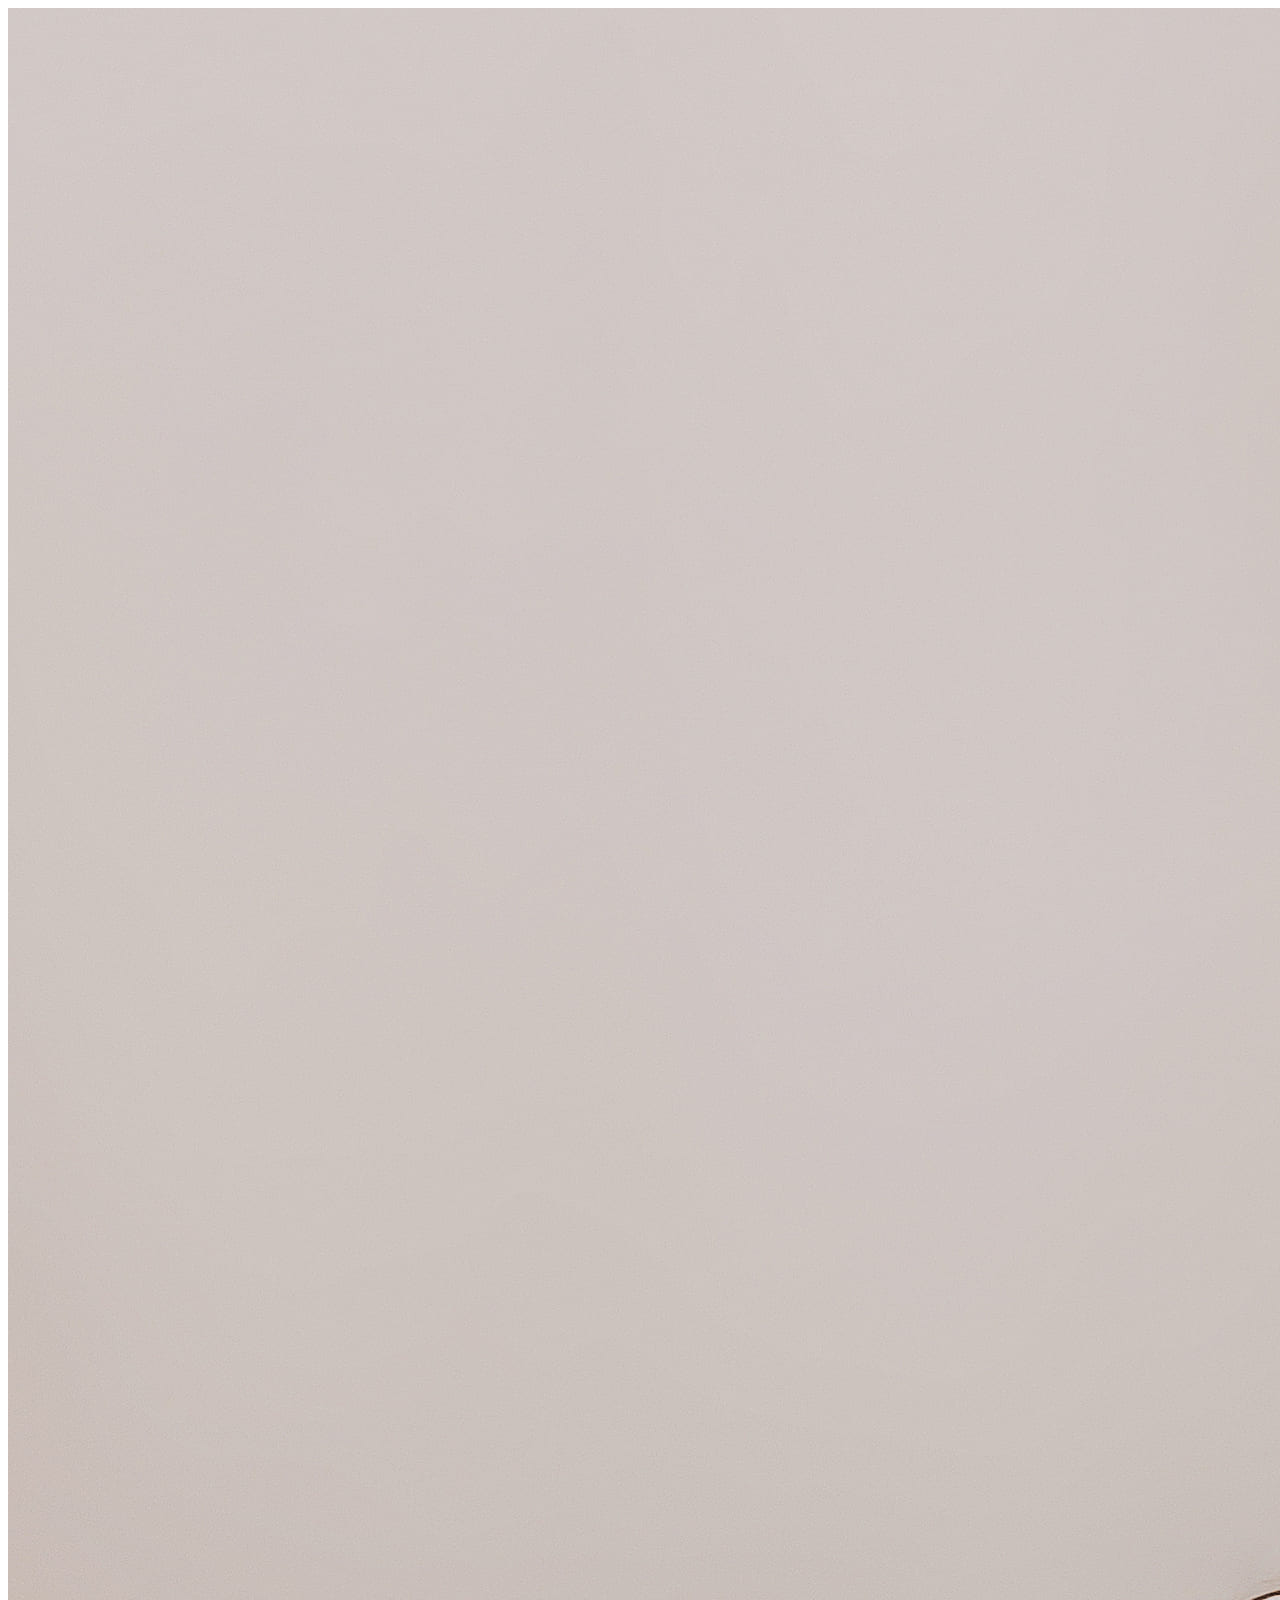
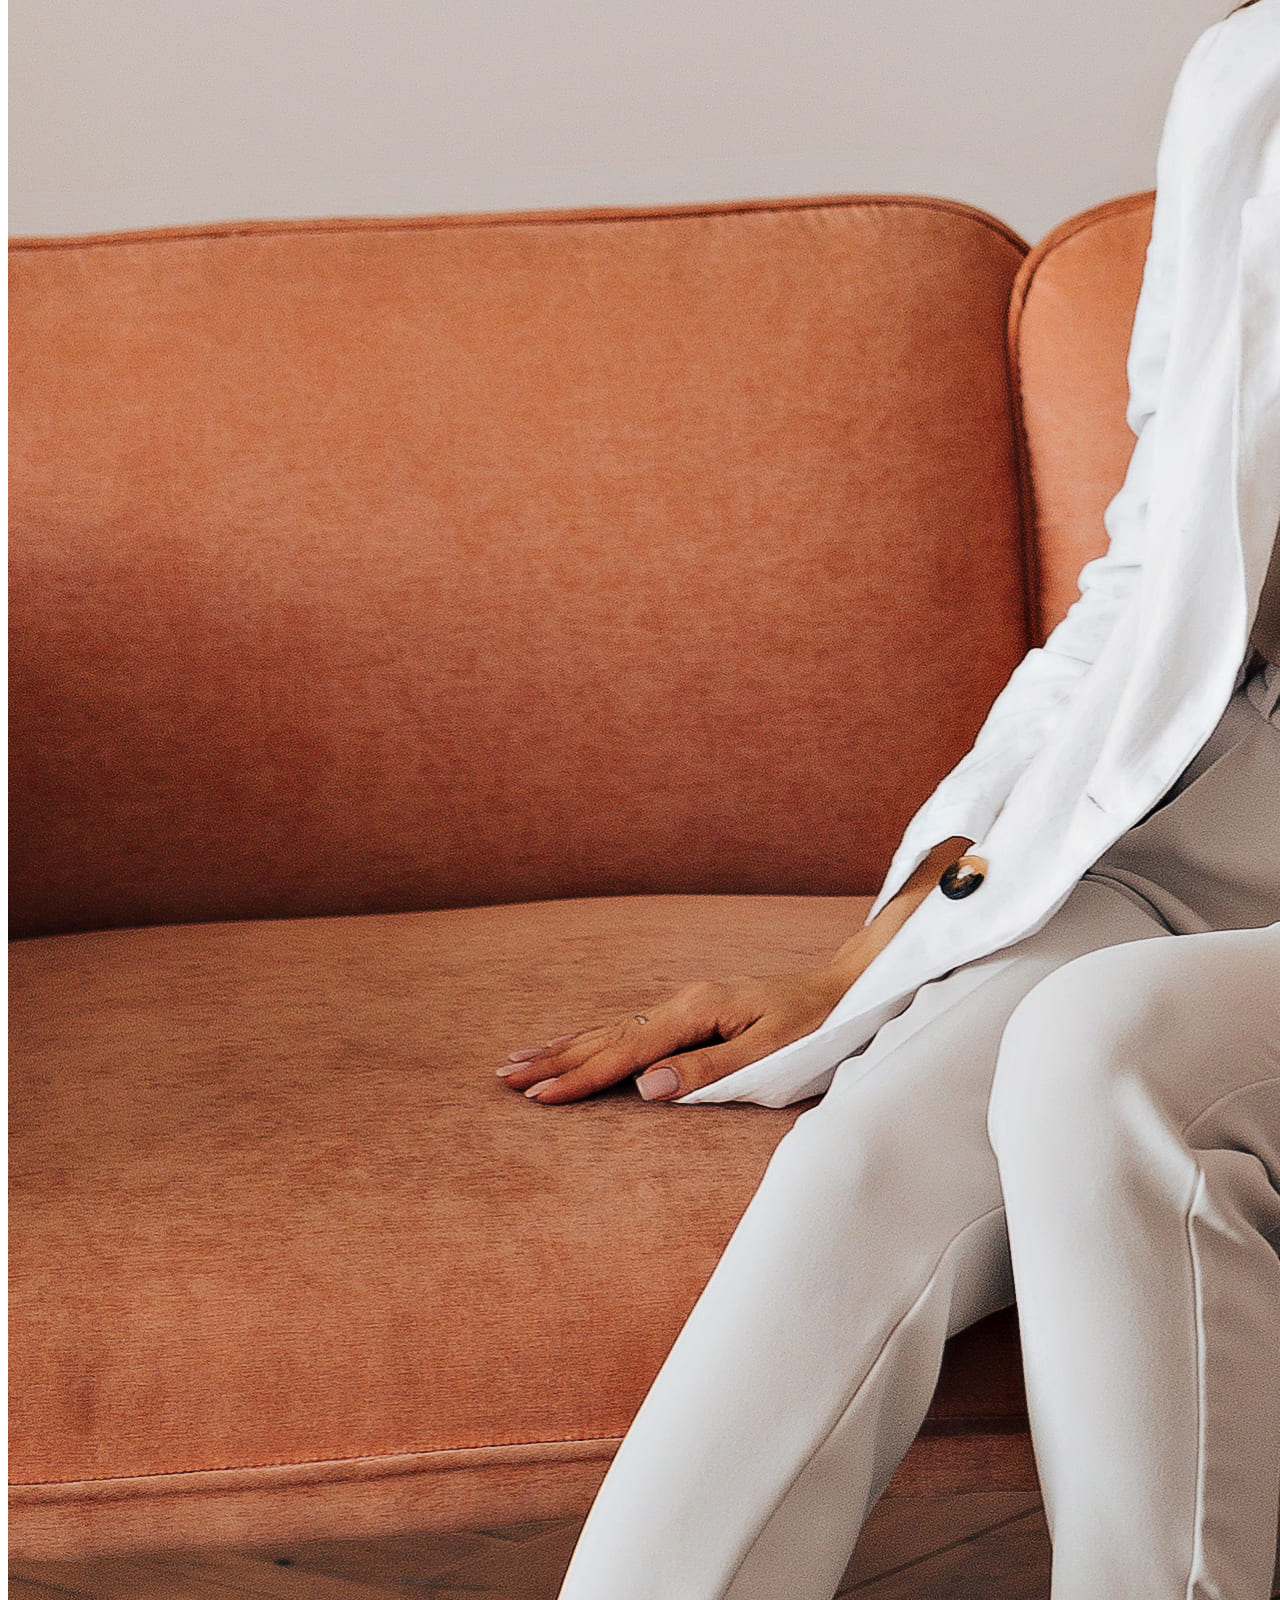
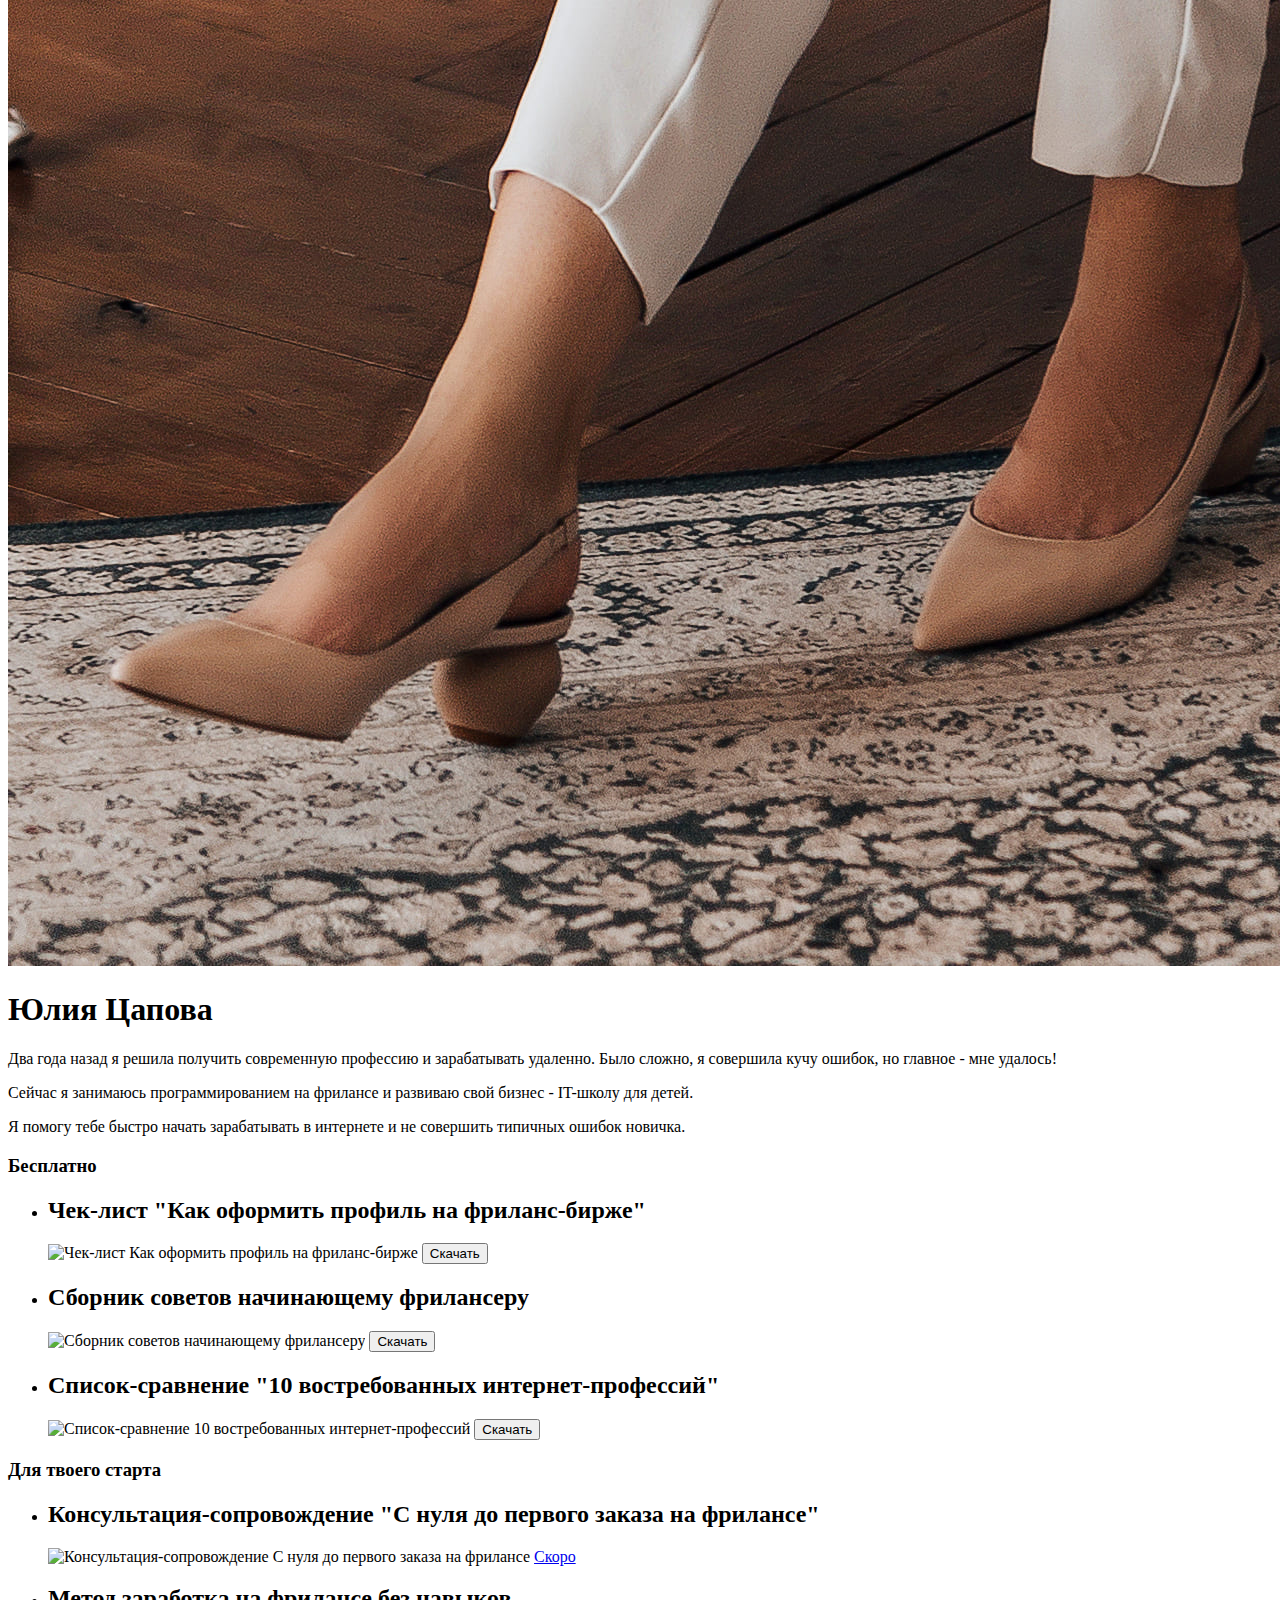
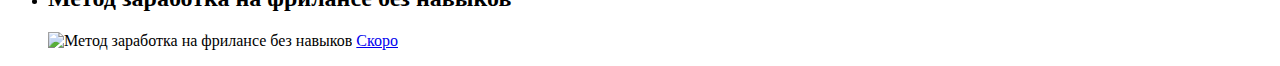
==== index.html @ 33a602ae "min1" ====
<!DOCTYPE html>
<html>
    <head>
        <title>Юлия Цапова</title>
        <meta charset="utf-8">
        <meta name="viewport" content="width=device-width, initial-scale=1.0, maximum-scale=1, minimal-ui">
        <link rel="stylesheet" href="css/style.min.css">
    </head>
    <body>
        <!-- <header>
            <nav>
                <ul>
                    <li>
                        <button class="main-nav__toggle" type="button">
                            <span class="visually-hidden">Открыть меню</span>
                        </button>
                    </li>
                    <li><a href="https://instagram.com/julie_tsapova">@julie_tsapova</a></li>
                    <li><a href="#">Бесплатно</a></li>
                    <li><a href="#">Услуги</a></li>
                    <li><a href="#">Контакты</a></li>
                </ul>
            </nav>
        </header> -->
        <body>
            <section class="about-me">
                <img src="img/jul1.jpg" alt="Юлия Цапова">
                <div class="about-me__info">
                <h1>Юлия Цапова</h1>
                <p>Два года назад я решила получить современную профессию и зарабатывать удаленно. Было сложно, я совершила кучу ошибок, но главное - мне удалось!</p>
                <p>Сейчас я занимаюсь программированием на фрилансе и развиваю свой бизнес - IT-школу для детей.
                <p>Я помогу тебе быстро начать зарабатывать в интернете и не совершить типичных ошибок новичка.</p>
            </div>
            </section>
            <section class="free">
                <h3>Бесплатно</h3>
                <ul class="free__list">
                    <li>
                        <h2>Чек-лист "Как оформить профиль на фриланс-бирже"</h2>
                        <!-- <img src="img/fr1.jpg" alt="Чек-лист Как оформить профиль на фриланс-бирже"> -->
                        <img src="https://via.placeholder.com/320x480" alt="Чек-лист Как оформить профиль на фриланс-бирже">
                        <button class="btn" type="button">Скачать</button>
                    </li>
                    <li>
                        <h2>Сборник советов начинающему фрилансеру</h2>
                        <!-- <img src="img/fr2.jpg" alt="Сборник советов начинающему фрилансеру"> -->
                        <img src="https://via.placeholder.com/320x480" alt="Сборник советов начинающему фрилансеру">
                        <button class="btn" type="button">Скачать</button>
                    </li>
                    <li>
                        <h2>Список-сравнение "10 востребованных интернет-профессий"</h2>
                        <!-- <img src="img/fr3.jpg" alt="Список-сравнение 10 востребованных интернет-профессий"> -->
                        <img src="https://via.placeholder.com/320x480" alt="Список-сравнение 10 востребованных интернет-профессий">
                        <button class="btn" type="button">Скачать</button>
                    </li>    
                </ul>
            </section>
            <section class="services">
                <h3>Для твоего старта</h3>
                <ul class="services__list">
                    <li>
                        <h2>Консультация-сопровождение "С нуля до первого заказа на фрилансе"</h2>
                        <!-- Консультация-сопровождение "Быстрый старт на фрилансе" -->
                        <img src="img/usl1.jpg" alt="Консультация-сопровождение С нуля до первого заказа на фрилансе">
                        <a class="btn" href="#">Скоро</a>
                    </li>
                    <li>
                        <h2>Метод заработка на фрилансе без навыков</h2>
                        <img src="img/usl2.jpg" alt="Метод заработка на фрилансе без навыков">
                        <a class="btn" href="#">Скоро</a>
                    </li>
                </ul>
            </section>
            <section>

            </section>
        </body>
        <footer>

        </footer>
    <script src="js/jquery.min.js"></script>    
    </body>
</html>
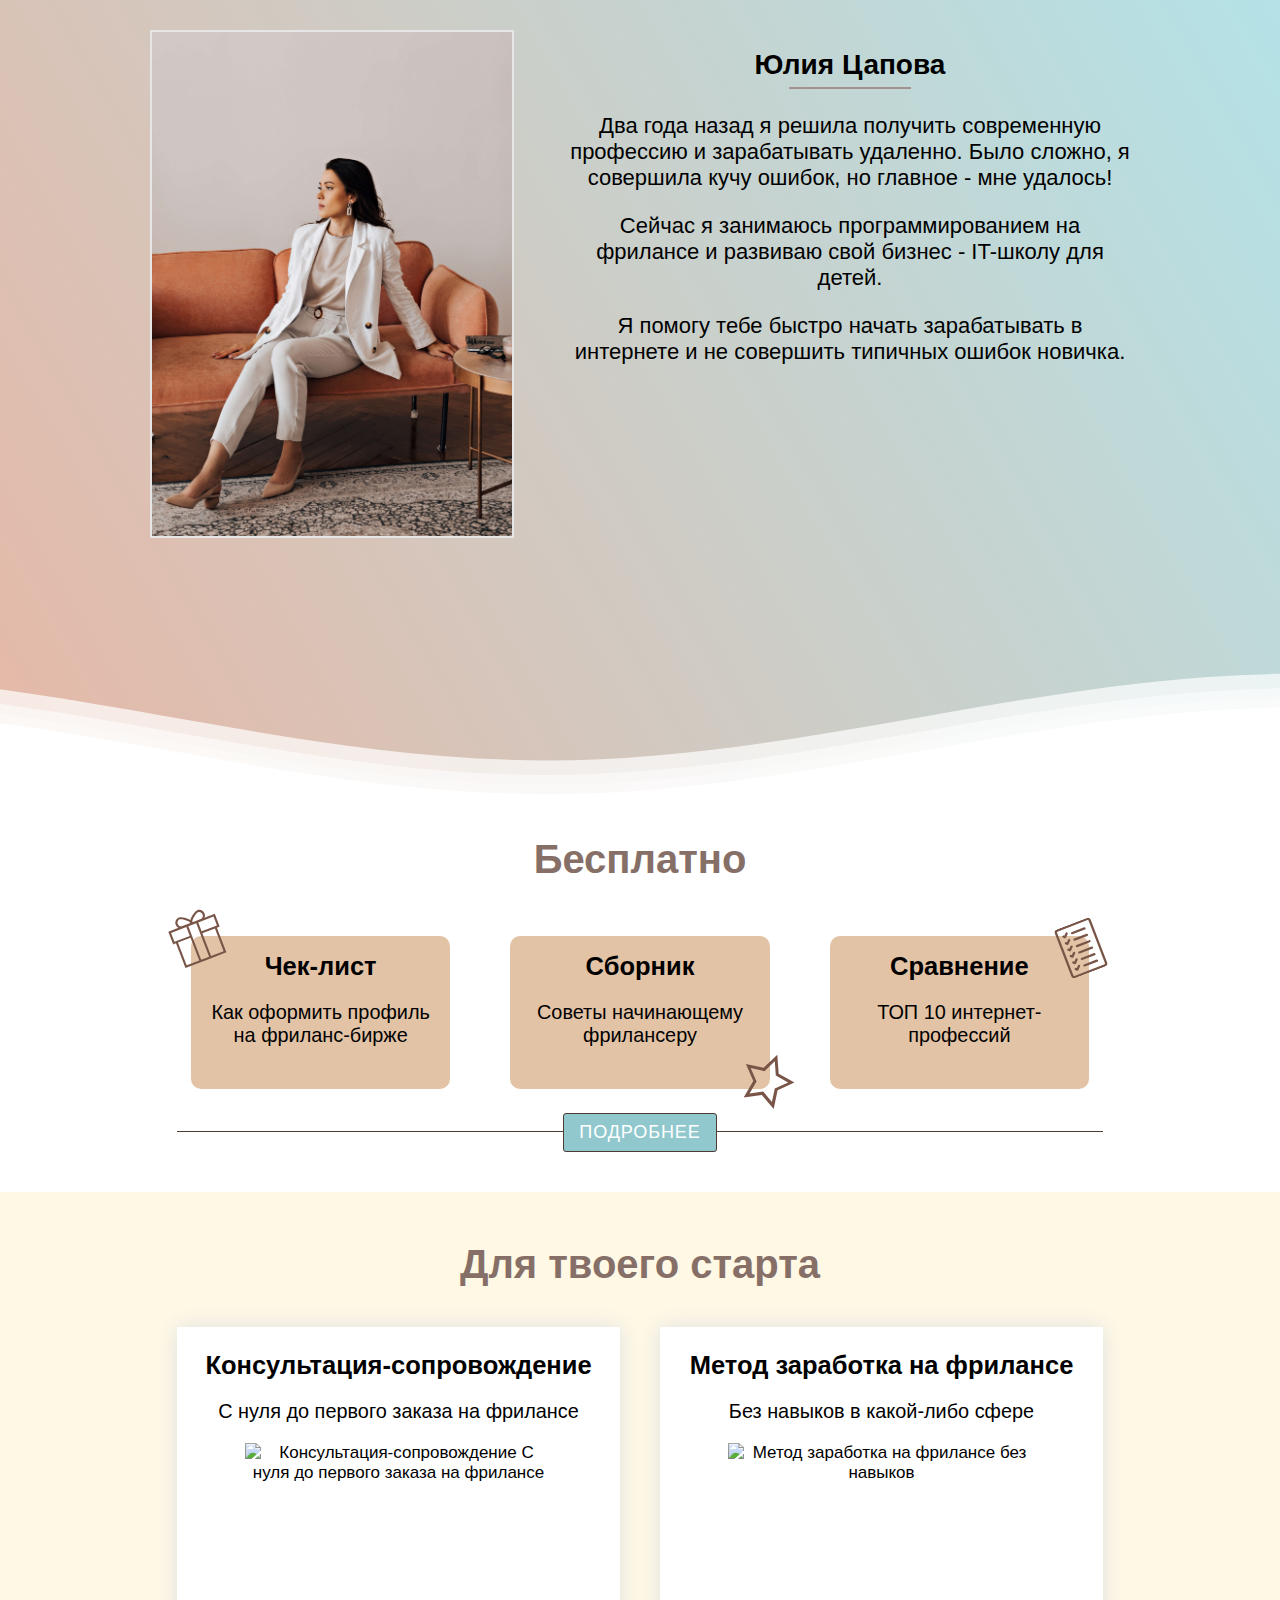
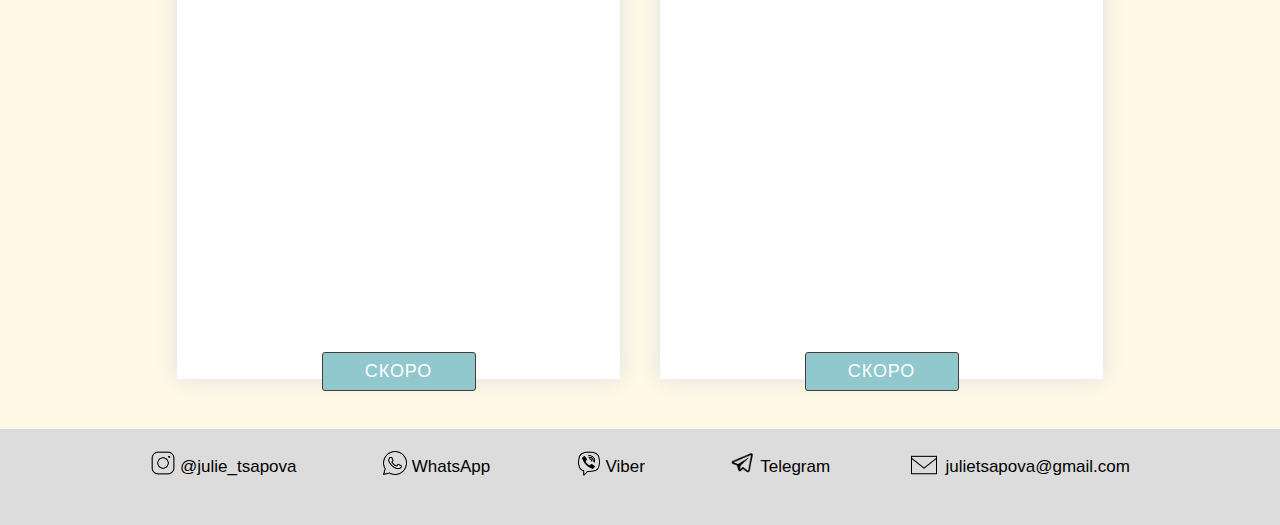
==== commit f4a9243e: "main page done" ====
--- a/index.html
+++ b/index.html
@@ -6,77 +6,87 @@
         <meta name="viewport" content="width=device-width, initial-scale=1.0, maximum-scale=1, minimal-ui">
         <link rel="stylesheet" href="css/style.min.css">
     </head>
-    <body>
-        <!-- <header>
-            <nav>
-                <ul>
-                    <li>
-                        <button class="main-nav__toggle" type="button">
-                            <span class="visually-hidden">Открыть меню</span>
-                        </button>
-                    </li>
-                    <li><a href="https://instagram.com/julie_tsapova">@julie_tsapova</a></li>
-                    <li><a href="#">Бесплатно</a></li>
-                    <li><a href="#">Услуги</a></li>
-                    <li><a href="#">Контакты</a></li>
-                </ul>
-            </nav>
-        </header> -->
         <body>
+            <div class="about-me-wr">
             <section class="about-me">
-                <img src="img/jul1.jpg" alt="Юлия Цапова">
+                <img src="img/jul11.jpg" alt="Юлия Цапова">
                 <div class="about-me__info">
                 <h1>Юлия Цапова</h1>
                 <p>Два года назад я решила получить современную профессию и зарабатывать удаленно. Было сложно, я совершила кучу ошибок, но главное - мне удалось!</p>
                 <p>Сейчас я занимаюсь программированием на фрилансе и развиваю свой бизнес - IT-школу для детей.
                 <p>Я помогу тебе быстро начать зарабатывать в интернете и не совершить типичных ошибок новичка.</p>
             </div>
+            
             </section>
+            <div>
+                    <svg class="waves" xmlns="http://www.w3.org/2000/svg" xmlns:xlink="http://www.w3.org/1999/xlink"
+                    viewBox="0 24 150 28" preserveAspectRatio="none" shape-rendering="auto">
+                    <defs>
+                    <path id="gentle-wave" d="M-160 44c30 0 58-18 88-18s 58 18 88 18 58-18 88-18 58 18 88 18 v44h-352z" />
+                    </defs>
+                    <g class="parallax">
+                    <use xlink:href="#gentle-wave" x="48" y="0" fill="rgba(255,255,255,0.7" />
+                    <use xlink:href="#gentle-wave" x="48" y="3" fill="rgba(255,255,255,0.5)" />
+                    <use xlink:href="#gentle-wave" x="48" y="5" fill="rgba(255,255,255,0.3)" />
+                    <use xlink:href="#gentle-wave" x="48" y="7" fill="#fff" />
+                    </g>
+                    </svg>
+                    </div>
+        </div>
             <section class="free">
-                <h3>Бесплатно</h3>
+                <h3 class="block-title">Бесплатно</h3>
                 <ul class="free__list">
                     <li>
-                        <h2>Чек-лист "Как оформить профиль на фриланс-бирже"</h2>
-                        <!-- <img src="img/fr1.jpg" alt="Чек-лист Как оформить профиль на фриланс-бирже"> -->
-                        <img src="https://via.placeholder.com/320x480" alt="Чек-лист Как оформить профиль на фриланс-бирже">
-                        <button class="btn" type="button">Скачать</button>
+                        <a href="free.html"><h2>Чек-лист</h2><h3>Как оформить профиль на фриланс-бирже</h3></a>
                     </li>
                     <li>
-                        <h2>Сборник советов начинающему фрилансеру</h2>
-                        <!-- <img src="img/fr2.jpg" alt="Сборник советов начинающему фрилансеру"> -->
-                        <img src="https://via.placeholder.com/320x480" alt="Сборник советов начинающему фрилансеру">
-                        <button class="btn" type="button">Скачать</button>
+                        <a href="free.html"><h2>Сборник</h2><h3>Советы начинающему фрилансеру</h3></a>
                     </li>
                     <li>
-                        <h2>Список-сравнение "10 востребованных интернет-профессий"</h2>
-                        <!-- <img src="img/fr3.jpg" alt="Список-сравнение 10 востребованных интернет-профессий"> -->
-                        <img src="https://via.placeholder.com/320x480" alt="Список-сравнение 10 востребованных интернет-профессий">
-                        <button class="btn" type="button">Скачать</button>
+                        <a href="free.html"><h2>Сравнение</h2><h3>ТОП 10 интернет-профессий</h3></a>
                     </li>    
                 </ul>
+                <a class="btn" href="free.html"><span>Подробнее</span></a>
             </section>
-            <section class="services">
-                <h3>Для твоего старта</h3>
+            <div class="services-wr">
+                <section class="services">
+                <h3 class="block-title">Для твоего старта</h3>
                 <ul class="services__list">
                     <li>
-                        <h2>Консультация-сопровождение "С нуля до первого заказа на фрилансе"</h2>
-                        <!-- Консультация-сопровождение "Быстрый старт на фрилансе" -->
+                        <h2>Консультация-сопровождение</h2><h3>С нуля до первого заказа на фрилансе</h3>
                         <img src="img/usl1.jpg" alt="Консультация-сопровождение С нуля до первого заказа на фрилансе">
-                        <a class="btn" href="#">Скоро</a>
+                        <a class="btn" href="#"><span>Скоро</span></a>
                     </li>
                     <li>
-                        <h2>Метод заработка на фрилансе без навыков</h2>
+                        <h2>Метод заработка на фрилансе</h2><h3>Без навыков в какой-либо сфере</h3>
                         <img src="img/usl2.jpg" alt="Метод заработка на фрилансе без навыков">
-                        <a class="btn" href="#">Скоро</a>
+                        <a class="btn" href="#"><span>Скоро</span></a>
                     </li>
                 </ul>
             </section>
+            </div>
             <section>
 
             </section>
         </body>
         <footer>
-
+            <ul class="contacts">
+                <li class="contacts__instagram">
+                    <a class="contacts__instagram--link" href="https://www.instagram.com/julie_tsapova/">@julie_tsapova</a>
+                </li>
+                <li class="contacts__whatsapp">
+                    <a class="contacts__whatsapp--link" href="whatsapp://send?phone=+79089595934">WhatsApp</a>
+                </li>
+                <li class="contacts__viber">
+                    <a class="contacts__viber--link" href="viber://chat?number=79089595934">Viber</a>
+                </li>
+                <li class="contacts__telegram">
+                    <a class="contacts__telegram--link" href="tg://resolve?number=79089595934">Telegram</a>
+                </li>
+                <li class="contacts__email">
+                    <a class="contacts__email--link" href="julietsapova@gmail.com">julietsapova@gmail.com</a>
+                </li>
+            </ul>
         </footer>
     <script src="js/jquery.min.js"></script>    
     </body>
--- a/css/style.min.css
+++ b/css/style.min.css
@@ -0,0 +1 @@
+html{-webkit-box-sizing:border-box;box-sizing:border-box}*,*::after,*::before{-webkit-box-sizing:inherit;box-sizing:inherit}body{background-color:#fff;font-size:17px;color:#000;font-family:"OpenSans","Arial",sans-serif;margin:0}img{max-width:100%;height:auto}ul{list-style:none;padding:0;margin:0}.visually-hidden{position:absolute;width:1px;height:1px;margin:-1px;border:0;padding:0;white-space:nowrap;-webkit-clip-path:inset(100%);clip-path:inset(100%);clip:rect(0 0 0 0);overflow:hidden}@font-face{font-family:"OpenSans";font-style:normal;font-weight:400;font-display:swap;src:url(../fonts/opensans.woff2) format("woff2"),url(../fonts/opensans.woff) format("woff")}@font-face{font-family:"OpenSans";font-style:normal;font-weight:700;font-display:swap;src:url(../fonts/opensansbold.woff2) format("woff2"),url(../fonts/opensansbold.woff) format("woff")}.wr-multilink{background-image:url(../img/bg11.png);background-size:100% auto;background-repeat:no-repeat;background-position:top center;width:100%;max-width:1080px;margin:0 auto}.multilink{margin:0 auto;max-width:80%;padding-top:70%;padding-bottom:36%}.multilink a{display:block;text-decoration:none;text-align:center;color:#000;padding:10px 0;letter-spacing:.05em}.multilink li{margin-bottom:30px;border-radius:3px}.multilink .insta{background:rgba(365,365,365,.7);border:1px solid #c0af9f;margin-bottom:45px}.insta a{color:#5d5045}.multilink .wa{background-color:rgba(44,197,78,.7);border:1px solid #1a772f}.multilink .tg{background-color:rgba(48,168,228,.7);border:1px solid #144d69}.multilink .free{background-color:rgba(255,126,126,.7);border:1px solid #873737}.multilink .site{background-color:rgba(221,178,125,.7);border:1px solid #8e6f48}.about-me{padding:0 30px;text-align:center;font-size:18px;margin-top:0;padding-top:30px;color:#000}.about-me img{border:2px solid #e6e6e6}.free{padding:0 30px;position:relative;margin-bottom:50px}.services{padding:10px 30px 10px 30px}.free__list li{text-align:center;margin-bottom:28px;background-color:#e3c3a6;color:#fff;padding:2px 10px 22px 10px;display:block;border-radius:10px;font-weight:400}.free__list{border-bottom:1px solid #4c3a34;padding:14px 14px}.free__list a{text-decoration:none;color:#000}.services__list li{position:relative;text-align:center;margin-bottom:70px;background-color:#fff}.free__list li:last-of-type{margin-bottom:42px}.services__list li:last-of-type{margin-bottom:40px}.free__list h2,.services__list h2{margin:14px 0;font-weight:700}.free__list h3,.services__list h3{font-weight:400}.free__list li:hover,.free__list li:focus{opacity:.8}.block-title{font-size:34px;text-align:center;color:#866f67}.btn{display:block;background-color:#90c8cd;color:#fff;text-transform:uppercase;border:1px solid #4c3a34;padding:8px 4px;width:154px;position:absolute;bottom:-12px;left:calc(50% - 77px);border-radius:3px;letter-spacing:.05em;text-decoration:none;font-size:18px;text-align:center;overflow:hidden}.btn span{z-index:20}.btn::after{background:#fff;content:"";height:155px;left:-136px;opacity:.2;position:absolute;top:-86px;-webkit-transform:rotate(35deg);-ms-transform:rotate(35deg);transform:rotate(35deg);-webkit-transition:all 1s cubic-bezier(.19,1,.22,1);-o-transition:all 1s cubic-bezier(.19,1,.22,1);transition:all 1s cubic-bezier(.19,1,.22,1);width:50px;z-index:-10}.btn:hover::after{left:120%;-webkit-transition:all 1s cubic-bezier(.19,1,.22,1);-o-transition:all 1s cubic-bezier(.19,1,.22,1);transition:all 1s cubic-bezier(.19,1,.22,1);z-index:10}.btn:focus,.btn:active{background-color:#63a6ad}.about-me h1{position:relative;margin-bottom:32px;font-size:24px}.about-me h1::after{content:"";position:absolute;width:122px;height:2px;background-color:#a6928c;left:calc(50% - 61px);bottom:-8px}.services-wr{background-color:#fef8e5}.services__list li{-webkit-box-shadow:0 0 20px 0 #e0e0e0;box-shadow:0 0 20px 0 #e0e0e0;padding:10px 13px}.block-title{font-size:34px;font-weight:700}.free__list li{position:relative}.free__list li:first-of-type::before{content:"";position:absolute;width:52px;height:52px;background-image:url(../img/gift.svg);background-size:52px;top:-25px;left:-20px;-webkit-transform:rotate(-21deg);-ms-transform:rotate(-21deg);transform:rotate(-21deg)}.free__list li:nth-of-type(2n)::before{content:"";position:absolute;width:52px;height:52px;background-image:url(../img/star.svg);background-size:52px;top:-23px;right:-20px;-webkit-transform:rotate(21deg);-ms-transform:rotate(21deg);transform:rotate(21deg)}.free__list li:nth-of-type(3n)::before{content:"";position:absolute;width:52px;height:52px;background-image:url(../img/list.svg);background-size:52px;bottom:-17px;left:-18px;-webkit-transform:rotate(-21deg);-ms-transform:rotate(-21deg);transform:rotate(-21deg)}.free__list a{display:block;height:92%}footer{background-color:#dcdcdc;text-align:center;padding:24px 0}.contacts a{color:#000;text-decoration:none;padding-left:30px;position:relative}.contacts li{margin-bottom:20px}.contacts li:not(:last-of-type){margin-right:24px}.contacts a::after{content:"";position:absolute;background-size:26px;background-repeat:no-repeat;width:26px;height:26px;left:0;bottom:0}.contacts__instagram--link::after{background-image:url(../img/insta.png)}.contacts__whatsapp--link::after{background-image:url(../img/whatsapp.png)}.contacts__viber--link::after{background-image:url(../img/viber.png)}.contacts__telegram--link::after{background-image:url(../img/telegram.png)}.contacts .contacts__email--link::after{background-image:url(../img/email.png);left:-4px;bottom:-2px}.contacts a:hover,.contacts a:focus{opacity:.6}.about-me-wr{position:relative;text-align:center;background:-o-linear-gradient(30deg,rgb(230,184,166) 0%,rgb(180,226,231) 100%);background:linear-gradient(60deg,rgb(230,184,166) 0%,rgb(180,226,231) 100%);color:white}.inner-header{height:65vh;width:100%;margin:0;padding:0}.flex{display:-webkit-box;display:-ms-flexbox;display:flex;-webkit-box-pack:center;-ms-flex-pack:center;justify-content:center;-webkit-box-align:center;-ms-flex-align:center;align-items:center;text-align:center}.waves{position:relative;width:100%;height:15vh;margin-bottom:-7px;min-height:100px;max-height:150px}.content{position:relative;height:20vh;text-align:center;background-color:white}.parallax>use{-webkit-animation:move-forever 25s cubic-bezier(.55,.5,.45,.5) infinite;animation:move-forever 25s cubic-bezier(.55,.5,.45,.5) infinite}.parallax>use:nth-child(1){-webkit-animation-delay:-2s;animation-delay:-2s;-webkit-animation-duration:7s;animation-duration:7s}.parallax>use:nth-child(2){-webkit-animation-delay:-3s;animation-delay:-3s;-webkit-animation-duration:10s;animation-duration:10s}.parallax>use:nth-child(3){-webkit-animation-delay:-4s;animation-delay:-4s;-webkit-animation-duration:13s;animation-duration:13s}.parallax>use:nth-child(4){-webkit-animation-delay:-5s;animation-delay:-5s;-webkit-animation-duration:20s;animation-duration:20s}@-webkit-keyframes move-forever{0%{-webkit-transform:translate3d(-90px,0,0);transform:translate3d(-90px,0,0)}100%{-webkit-transform:translate3d(85px,0,0);transform:translate3d(85px,0,0)}}@keyframes move-forever{0%{-webkit-transform:translate3d(-90px,0,0);transform:translate3d(-90px,0,0)}100%{-webkit-transform:translate3d(85px,0,0);transform:translate3d(85px,0,0)}}@media (max-width:768px){.waves{height:40px;min-height:40px}.content{height:30vh}h1{font-size:24px}}@media (min-width:768px){.wr-multilink{font-size:32px}.multilink{padding-bottom:60%}.multilink a{padding:20px 0}.multilink li{margin-bottom:50px}.multilink .insta{margin-bottom:65px}.about-me{max-width:1040px;margin:0 auto;display:-webkit-box;display:-ms-flexbox;display:flex}.about-me img{width:364px}.free{max-width:1040px;margin:0 auto}.free img{max-width:320px}.free__list li:not(:last-of-type){margin-right:30px}.free__list h2:last-child{color:#000}.free__list li{-ms-flex-preferred-size:30%;flex-basis:30%}.free__list li:last-of-type{margin-bottom:28px}.free__list li:nth-of-type(2n)::before{top:auto;bottom:-16px;right:-24px}.free__list li:nth-of-type(3n)::before{bottom:auto;left:auto;right:-18px;top:-14px}.services{max-width:1040px;margin:0 auto}.services img{max-width:308px}.services__list li:first-of-type::after{display:none}.services__list li:not(:last-of-type){margin-right:40px}.services__list li{width:50%;-webkit-box-align:end;-ms-flex-align:end;align-items:flex-end;margin-bottom:40px}.about-me__info{margin-left:56px}.free__list,.services__list{display:-webkit-box;display:-ms-flexbox;display:flex;-webkit-box-pack:justify;-ms-flex-pack:justify;justify-content:space-between;max-width:926px;margin:0 auto}.free{margin-bottom:60px}.contacts{max-width:1040px;margin:0 auto;padding:0 30px;display:-webkit-box;display:-ms-flexbox;display:flex;-ms-flex-wrap:wrap;flex-wrap:wrap;-webkit-box-pack:justify;-ms-flex-pack:justify;justify-content:space-between}footer{padding:28px 0}}@media (min-width:1040px){.block-title{font-size:40px}.about-me{font-size:22px;margin-bottom:126px}.about-me h1{font-size:28px}.free__list,.services__list{width:auto}.free__list{border:none;border-bottom:1px solid #4c3a34}.free__list li:not(:last-of-type){margin-right:60px}.free .btn{bottom:-20px}.services__list li{-webkit-box-shadow:0 0 20px 0 #e0e0e0;box-shadow:0 0 20px 0 #e0e0e0;padding:10px 13px;height:652px}}